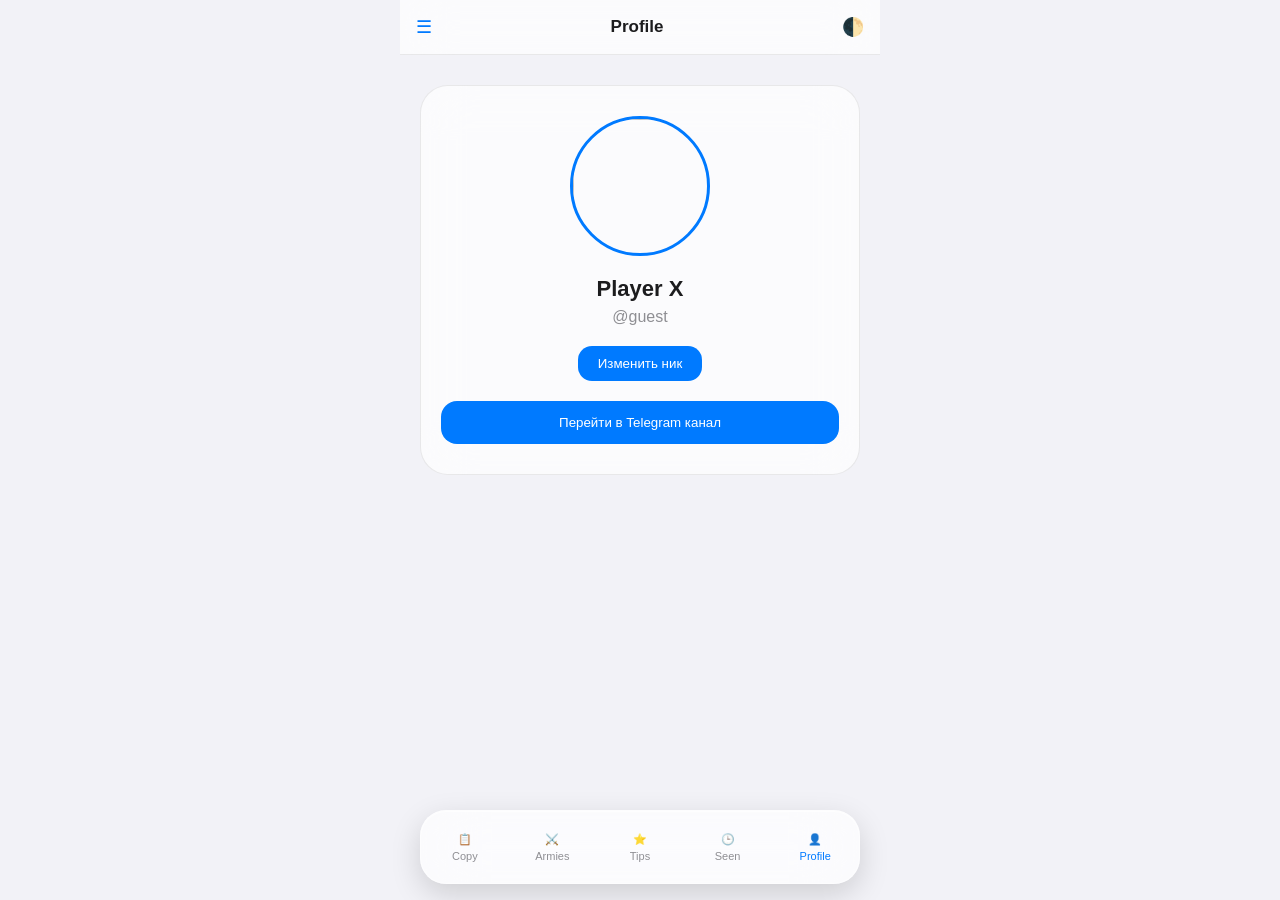
==== profile.html @ e435d792 "Add files via upload" ====
<!DOCTYPE html>
<html lang="ru">
<head>
<meta charset="UTF-8">
<meta name="viewport" content="width=device-width, initial-scale=1.0">
<title>Profile</title>
<link rel="stylesheet" href="style.css">
</head>

<body>

<div class="app">

<header class="header">
<button class="icon-btn">☰</button>
<h1>Profile</h1>
<button class="icon-btn" id="themeToggle">🌓</button>
</header>

<div class="profile-wrapper">

<div class="profile-card">

<div class="avatar-wrapper">
<img src="https://picsum.photos/200" class="avatar">
</div>

<h2 class="profile-name">Player X</h2>
<p class="profile-username">@guest</p>

<button class="edit-btn">Изменить ник</button>

<button class="telegram-btn">
Перейти в Telegram канал
</button>

</div>

</div>

<nav class="bottom-nav">
<button class="nav-item" onclick="location.href='index.html'">📋<span>Copy</span></button>
<button class="nav-item" onclick="location.href='armies.html'">⚔️<span>Armies</span></button>
<button class="nav-item" onclick="location.href='tips.html'">⭐<span>Tips</span></button>
<button class="nav-item" onclick="location.href='lastseen.html'">🕒<span>Seen</span></button>
<button class="nav-item active" onclick="location.href='profile.html'">👤<span>Profile</span></button>
</nav>

</div>

<script src="script.js"></script>
</body>
</html>
---- style.css ----
:root {
--bg: #f2f2f7;
--glass: rgba(255,255,255,0.7);
--text: #1c1c1e;
--sub: #8e8e93;
--accent: #007aff;
--border: rgba(0,0,0,0.08);
}

body.dark {
--bg: #000;
--glass: rgba(28,28,30,0.8);
--text: #fff;
--sub: #8e8e93;
--accent: #0a84ff;
--border: rgba(255,255,255,0.08);
}

*{
margin:0;
padding:0;
box-sizing:border-box;
font-family:-apple-system,BlinkMacSystemFont,"SF Pro Text","Helvetica Neue",sans-serif;
}

html,body{
background:var(--bg);
color:var(--text);
height:100%;
overflow-x:hidden;
}

.app{
max-width:480px;
margin:0 auto;
padding-bottom:120px;
}

/* HEADER */

.header{
position:sticky;
top:0;
display:flex;
justify-content:space-between;
align-items:center;
padding:16px;
background:var(--glass);
backdrop-filter: blur(25px);
border-bottom:1px solid var(--border);
z-index:100;
}

.header h1{
font-size:17px;
font-weight:600;
}

.icon-btn{
background:none;
border:none;
font-size:18px;
color:var(--accent);
}

/* FILTERS */

.filters{
display:flex;
margin:20px 16px;
padding:4px;
border-radius:14px;
background:var(--glass);
backdrop-filter: blur(20px);
border:1px solid var(--border);
}

.filter-btn{
flex:1;
padding:10px 0;
border-radius:10px;
border:none;
background:transparent;
color:var(--accent);
font-size:14px;
}

.filter-btn.active{
background:var(--accent);
color:white;
}

/* CARDS */

.base-list{
padding:0 16px 20px 16px;
}

.base-card{
margin-bottom:20px;
padding:16px;
border-radius:22px;
background:var(--glass);
backdrop-filter: blur(20px);
border:1px solid var(--border);
}

.base-card img{
width:100%;
border-radius:16px;
margin-bottom:14px;
}

.base-title{
font-size:17px;
font-weight:600;
margin-bottom:14px;
}

.copy-btn{
width:100%;
padding:14px;
border-radius:16px;
border:none;
background:var(--accent);
color:white;
font-weight:500;
}

/* ===== APPLE TAB BAR ===== */

.bottom-nav{
position:fixed;
bottom:16px;
left:50%;
transform:translateX(-50%);
width:92%;
max-width:440px;
height:74px;

display:flex;
justify-content:space-around;
align-items:center;

border-radius:26px;

background:rgba(255,255,255,0.7);
backdrop-filter: blur(30px) saturate(180%);
-webkit-backdrop-filter: blur(30px) saturate(180%);

box-shadow:
0 10px 30px rgba(0,0,0,0.15),
inset 0 1px 0 rgba(255,255,255,0.6);

border:1px solid rgba(255,255,255,0.4);

z-index:300;
}

body.dark .bottom-nav{
background:rgba(28,28,30,0.8);
box-shadow:
0 10px 30px rgba(0,0,0,0.6),
inset 0 1px 0 rgba(255,255,255,0.08);
border:1px solid rgba(255,255,255,0.1);
}

.nav-item{
flex:1;
background:none;
border:none;
display:flex;
flex-direction:column;
align-items:center;
justify-content:center;
gap:4px;
font-size:11px;
color:var(--sub);
transition:0.2s ease;
}

.nav-item.active{
color:var(--accent);
}

.nav-item:active{
transform:scale(0.9);
}
/* ===== PROFILE ===== */

.profile-wrapper{
padding:30px 20px 100px 20px;
display:flex;
justify-content:center;
}

.profile-card{
width:100%;
padding:30px 20px;
border-radius:28px;
background:var(--glass);
backdrop-filter: blur(25px);
border:1px solid var(--border);
text-align:center;
}

.avatar-wrapper{
margin-bottom:20px;
display:flex;
justify-content:center;
}

.avatar{
width:140px;
height:140px;
border-radius:50%;
object-fit:cover;
border:3px solid var(--accent);
}

.profile-name{
font-size:22px;
font-weight:600;
margin-bottom:6px;
}

.profile-username{
color:var(--sub);
margin-bottom:20px;
}

.edit-btn{
padding:10px 20px;
border-radius:14px;
border:none;
background:var(--accent);
color:white;
margin-bottom:20px;
}

.telegram-btn{
width:100%;
padding:14px;
border-radius:16px;
border:none;
background:var(--accent);
color:white;
font-weight:500;
}
/* ===== ARMIES APPLE STYLE ===== */

.armies-wrapper{
padding:20px 16px 120px 16px;
}

.th-section{
margin-bottom:30px;
}

.th-title{
font-size:18px;
font-weight:600;
margin-bottom:14px;
padding-left:4px;
}

.army-card{
display:flex;
align-items:center;
padding:14px;
border-radius:18px;
background:var(--glass);
backdrop-filter: blur(20px);
border:1px solid var(--border);
margin-bottom:12px;
transition:0.2s ease;
}

.army-card:active{
transform:scale(0.98);
}

.army-icon{
width:50px;
height:50px;
border-radius:14px;
background:linear-gradient(135deg,var(--accent),#5ac8fa);
margin-right:14px;
flex-shrink:0;
}

body.dark .army-icon{
background:linear-gradient(135deg,#0a84ff,#5e5ce6);
}

.army-info{
flex:1;
}

.army-title{
font-weight:600;
font-size:15px;
margin-bottom:4px;
}

.army-sub{
font-size:13px;
color:var(--sub);
}

.army-arrow{
font-size:20px;
color:var(--sub);
}
/* ===== TIPS ===== */

.tips-wrapper{
padding:20px 16px 120px 16px;
}

.tip-card{
display:flex;
align-items:flex-start;
gap:14px;
padding:18px;
border-radius:20px;
background:var(--glass);
backdrop-filter: blur(20px);
border:1px solid var(--border);
margin-bottom:16px;
transition:0.2s ease;
}

.tip-card:active{
transform:scale(0.98);
}

.tip-icon{
font-size:22px;
width:40px;
height:40px;
display:flex;
align-items:center;
justify-content:center;
border-radius:12px;
background:rgba(0,122,255,0.15);
color:var(--accent);
flex-shrink:0;
}

body.dark .tip-icon{
background:rgba(10,132,255,0.2);
}

.tip-title{
font-weight:600;
font-size:15px;
margin-bottom:6px;
}

.tip-text{
font-size:14px;
color:var(--sub);
line-height:1.4;
}
/* ===== SEEN ===== */

.seen-wrapper{
padding:20px 16px 120px 16px;
}

.seen-card{
padding:16px;
border-radius:18px;
background:var(--glass);
backdrop-filter: blur(20px);
border:1px solid var(--border);
margin-bottom:12px;
font-size:14px;
}

.empty-card{
padding:20px;
border-radius:18px;
background:var(--glass);
backdrop-filter: blur(20px);
border:1px solid var(--border);
text-align:center;
color:var(--sub);
margin-bottom:20px;
}

.clear-btn{
width:100%;
padding:14px;
border-radius:16px;
border:none;
background:var(--accent);
color:white;
font-weight:500;
margin-top:10px;
}
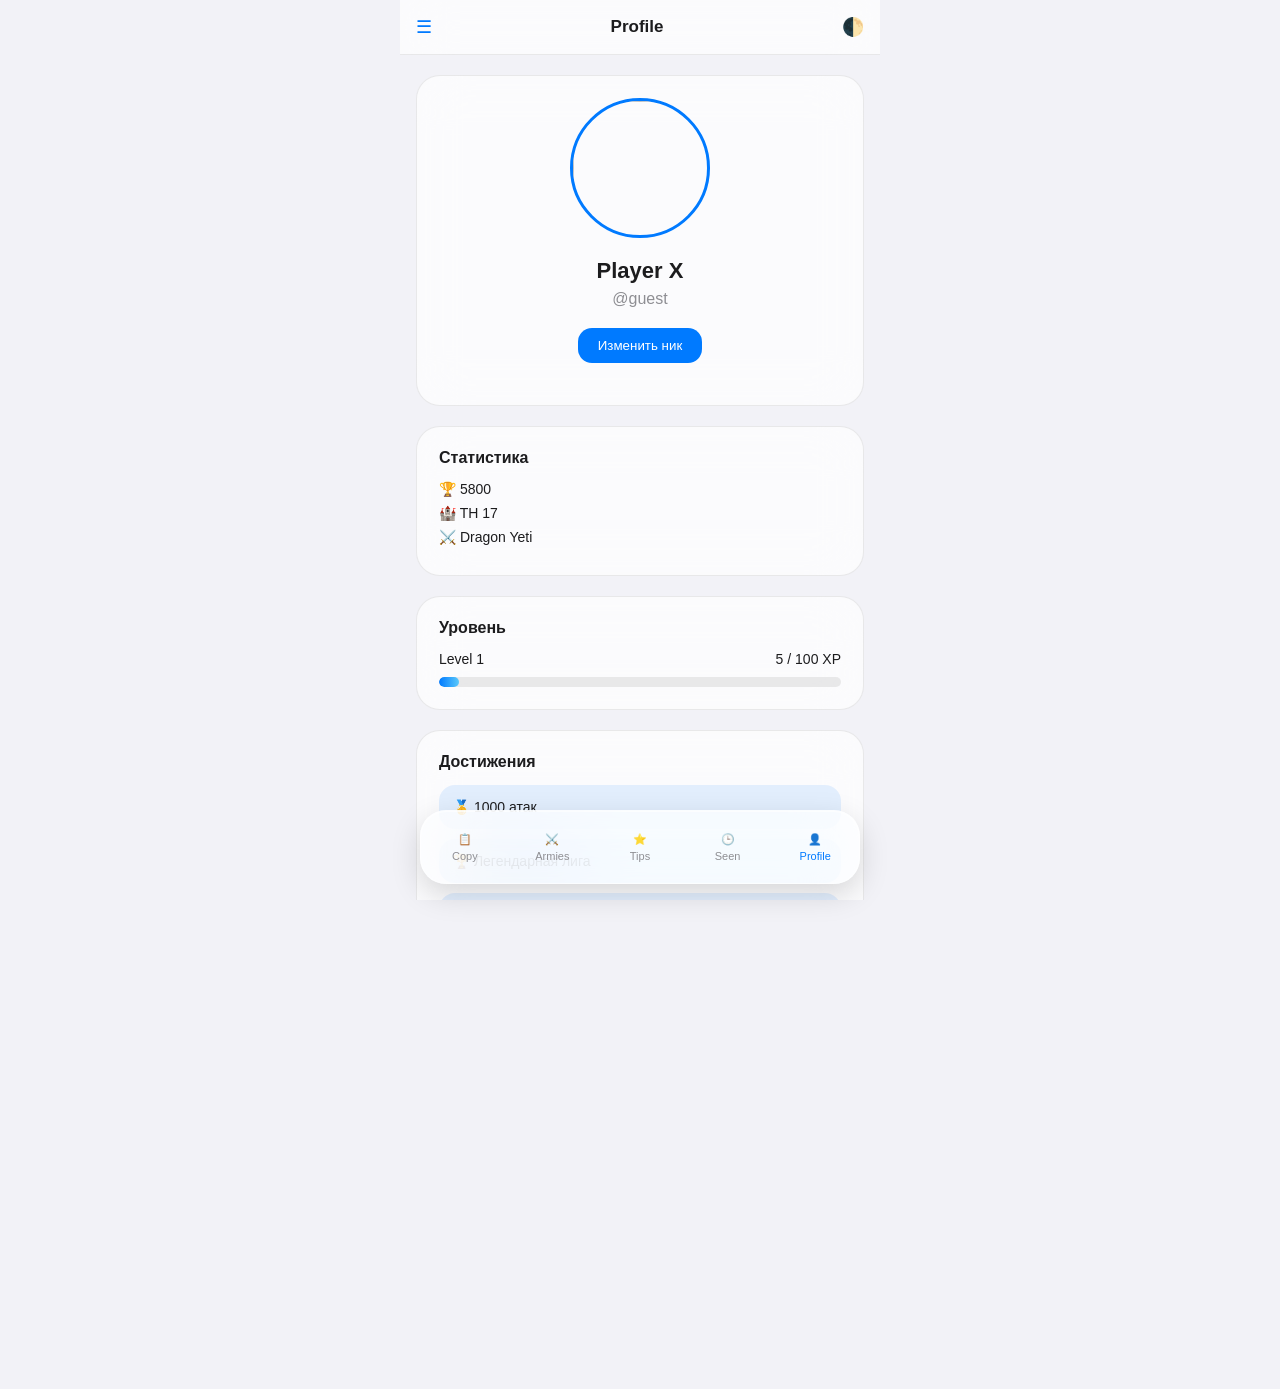
==== commit 186e7d7b: "Add files via upload" ====
--- a/profile.html
+++ b/profile.html
@@ -14,27 +14,67 @@
 <header class="header">
 <button class="icon-btn">☰</button>
 <h1>Profile</h1>
+<div style="display:flex;gap:10px;">
 <button class="icon-btn" id="themeToggle">🌓</button>
+</div>
 </header>
 
 <div class="profile-wrapper">
 
-<div class="profile-card">
-
+<!-- MAIN PROFILE -->
+<div class="profile-card main-profile">
 <div class="avatar-wrapper">
-<img src="https://picsum.photos/200" class="avatar">
+<img src="https://picsum.photos/200" class="avatar" id="avatar">
 </div>
 
-<h2 class="profile-name">Player X</h2>
-<p class="profile-username">@guest</p>
+<h2 class="profile-name" id="profileName">Player X</h2>
+<p class="profile-username" id="profileUsername">@guest</p>
 
-<button class="edit-btn">Изменить ник</button>
+<button class="edit-btn" id="editNameBtn">Изменить ник</button>
+</div>
 
-<button class="telegram-btn">
+<!-- STATS -->
+<div class="profile-card">
+<h3 class="section-title">Статистика</h3>
+<div class="stat-item">🏆 <span id="trophies"></span></div>
+<div class="stat-item">🏰 TH <span id="thLevel"></span></div>
+<div class="stat-item">⚔️ <span id="favoriteArmy"></span></div>
+</div>
+
+<!-- LEVEL -->
+<div class="profile-card">
+<h3 class="section-title">Уровень</h3>
+
+<div class="level-wrapper">
+<div class="level-info">
+<span id="levelNumber"></span>
+<span id="xpText"></span>
+</div>
+
+<div class="xp-bar">
+<div class="xp-progress" id="xpProgress"></div>
+</div>
+</div>
+
+</div>
+
+<!-- ACHIEVEMENTS -->
+<div class="profile-card">
+<h3 class="section-title">Достижения</h3>
+<div class="achievement">🥇 1000 атак</div>
+<div class="achievement">🏆 Легендарная лига</div>
+<div class="achievement">⚔️ 500 клан войн</div>
+</div>
+
+<!-- ACTIVITY -->
+<div class="profile-card">
+<h3 class="section-title">Активность</h3>
+<div id="activityBlock"></div>
+</div>
+
+<button class="telegram-btn" id="telegramBtn">
 Перейти в Telegram канал
 </button>
-
-</div>
 
 </div>
 
@@ -48,6 +88,18 @@
 
 </div>
 
+<!-- MODAL -->
+<div class="modal" id="editModal">
+<div class="modal-content">
+<h3>Изменить ник</h3>
+<input type="text" id="nameInput" placeholder="Введите новый ник">
+<div class="modal-buttons">
+<button id="cancelEdit">Отмена</button>
+<button id="saveEdit">Сохранить</button>
+</div>
+</div>
+</div>
+
 <script src="script.js"></script>
 </body>
 </html>
--- a/style.css
+++ b/style.css
@@ -189,21 +189,25 @@
 /* ===== PROFILE ===== */
 
 .profile-wrapper{
-padding:30px 20px 100px 20px;
-display:flex;
-justify-content:center;
+padding:20px 16px 120px 16px;
+display:flex;
+flex-direction:column;
+gap:20px;
 }
 
 .profile-card{
 width:100%;
-padding:30px 20px;
-border-radius:28px;
+padding:22px;
+border-radius:24px;
 background:var(--glass);
 backdrop-filter: blur(25px);
 border:1px solid var(--border);
+text-align:left;
+}
+
+.main-profile{
 text-align:center;
 }
-
 .avatar-wrapper{
 margin-bottom:20px;
 display:flex;
@@ -399,4 +403,132 @@
 color:white;
 font-weight:500;
 margin-top:10px;
+}
+.section-title{
+font-size:16px;
+font-weight:600;
+margin-bottom:14px;
+text-align:left;
+}
+
+.stat-item{
+font-size:14px;
+margin-bottom:8px;
+}
+
+.achievement{
+padding:14px;
+border-radius:16px;
+background:rgba(0,122,255,0.1);
+margin-bottom:10px;
+font-size:14px;
+transition:0.2s ease;
+}
+
+.achievement:active{
+transform:scale(0.98);
+}
+
+body.dark .achievement{
+background:rgba(10,132,255,0.2);
+}
+/* ===== LEVEL SYSTEM ===== */
+
+.level-wrapper{
+display:flex;
+flex-direction:column;
+gap:10px;
+}
+
+.level-info{
+display:flex;
+justify-content:space-between;
+font-size:14px;
+font-weight:500;
+}
+
+.xp-bar{
+width:100%;
+height:10px;
+background:rgba(0,0,0,0.08);
+border-radius:20px;
+overflow:hidden;
+}
+
+body.dark .xp-bar{
+background:rgba(255,255,255,0.1);
+}
+
+.xp-progress{
+height:100%;
+width:0%;
+background:linear-gradient(90deg,var(--accent),#5ac8fa);
+border-radius:20px;
+transition:width 0.6s ease;
+}
+/* ===== CARD ANIMATION ===== */
+
+.profile-card{
+opacity:0;
+transform:translateY(20px);
+animation:fadeUp 0.6s ease forwards;
+}
+
+.profile-card:nth-child(1){animation-delay:0.1s;}
+.profile-card:nth-child(2){animation-delay:0.2s;}
+.profile-card:nth-child(3){animation-delay:0.3s;}
+.profile-card:nth-child(4){animation-delay:0.4s;}
+.profile-card:nth-child(5){animation-delay:0.5s;}
+
+@keyframes fadeUp{
+to{
+opacity:1;
+transform:translateY(0);
+}
+}
+/* ===== MODAL ===== */
+
+.modal{
+position:fixed;
+inset:0;
+background:rgba(0,0,0,0.4);
+display:none;
+align-items:center;
+justify-content:center;
+z-index:500;
+}
+
+.modal-content{
+width:85%;
+max-width:320px;
+background:var(--glass);
+backdrop-filter:blur(25px);
+border-radius:20px;
+padding:20px;
+display:flex;
+flex-direction:column;
+gap:14px;
+}
+
+.modal-content input{
+padding:10px;
+border-radius:10px;
+border:1px solid var(--border);
+background:transparent;
+color:var(--text);
+}
+
+.modal-buttons{
+display:flex;
+justify-content:space-between;
+}
+
+.modal-buttons button{
+flex:1;
+margin:0 5px;
+padding:10px;
+border:none;
+border-radius:12px;
+background:var(--accent);
+color:white;
 }
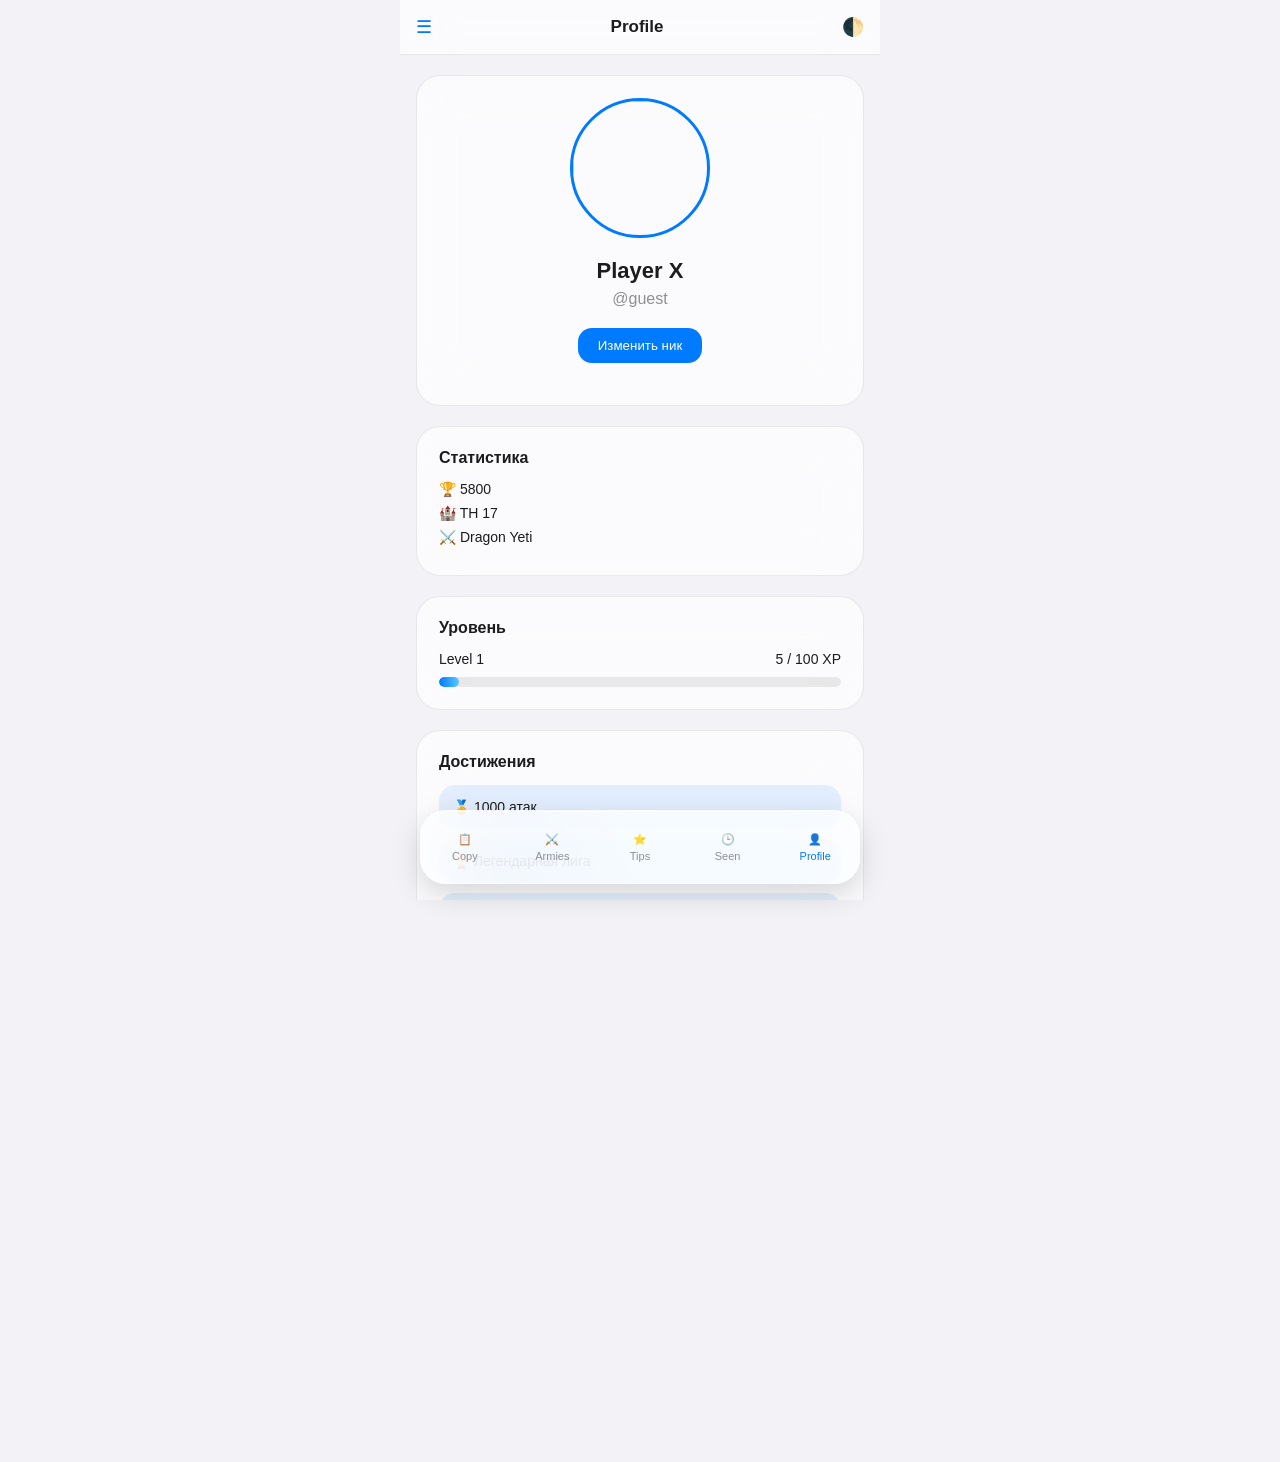
==== commit eae27467: "Add files via upload" ====
--- a/profile.html
+++ b/profile.html
@@ -76,6 +76,10 @@
 Перейти в Telegram канал
 </button>
 
+<button class="dev-btn" id="devModeBtn">
+Режим разработчика
+</button>
+
 </div>
 
 <nav class="bottom-nav">
@@ -100,6 +104,17 @@
 </div>
 </div>
 
+<div class="modal" id="devModal">
+<div class="modal-content">
+<h3>Введите пароль</h3>
+<input type="password" id="devPassword" placeholder="Пароль">
+<div class="modal-buttons">
+<button id="cancelDev">Отмена</button>
+<button id="confirmDev">Войти</button>
+</div>
+</div>
+</div>
+
 <script src="script.js"></script>
 </body>
 </html>
--- a/style.css
+++ b/style.css
@@ -531,4 +531,24 @@
 border-radius:12px;
 background:var(--accent);
 color:white;
+}
+
+.dev-btn{
+width:100%;
+padding:14px;
+border-radius:16px;
+border:none;
+background:#ff3b30;
+color:white;
+font-weight:600;
+margin-top:10px;
+}
+.delete-btn{
+width:100%;
+padding:10px;
+margin-top:10px;
+border:none;
+border-radius:12px;
+background:#ff3b30;
+color:white;
 }
